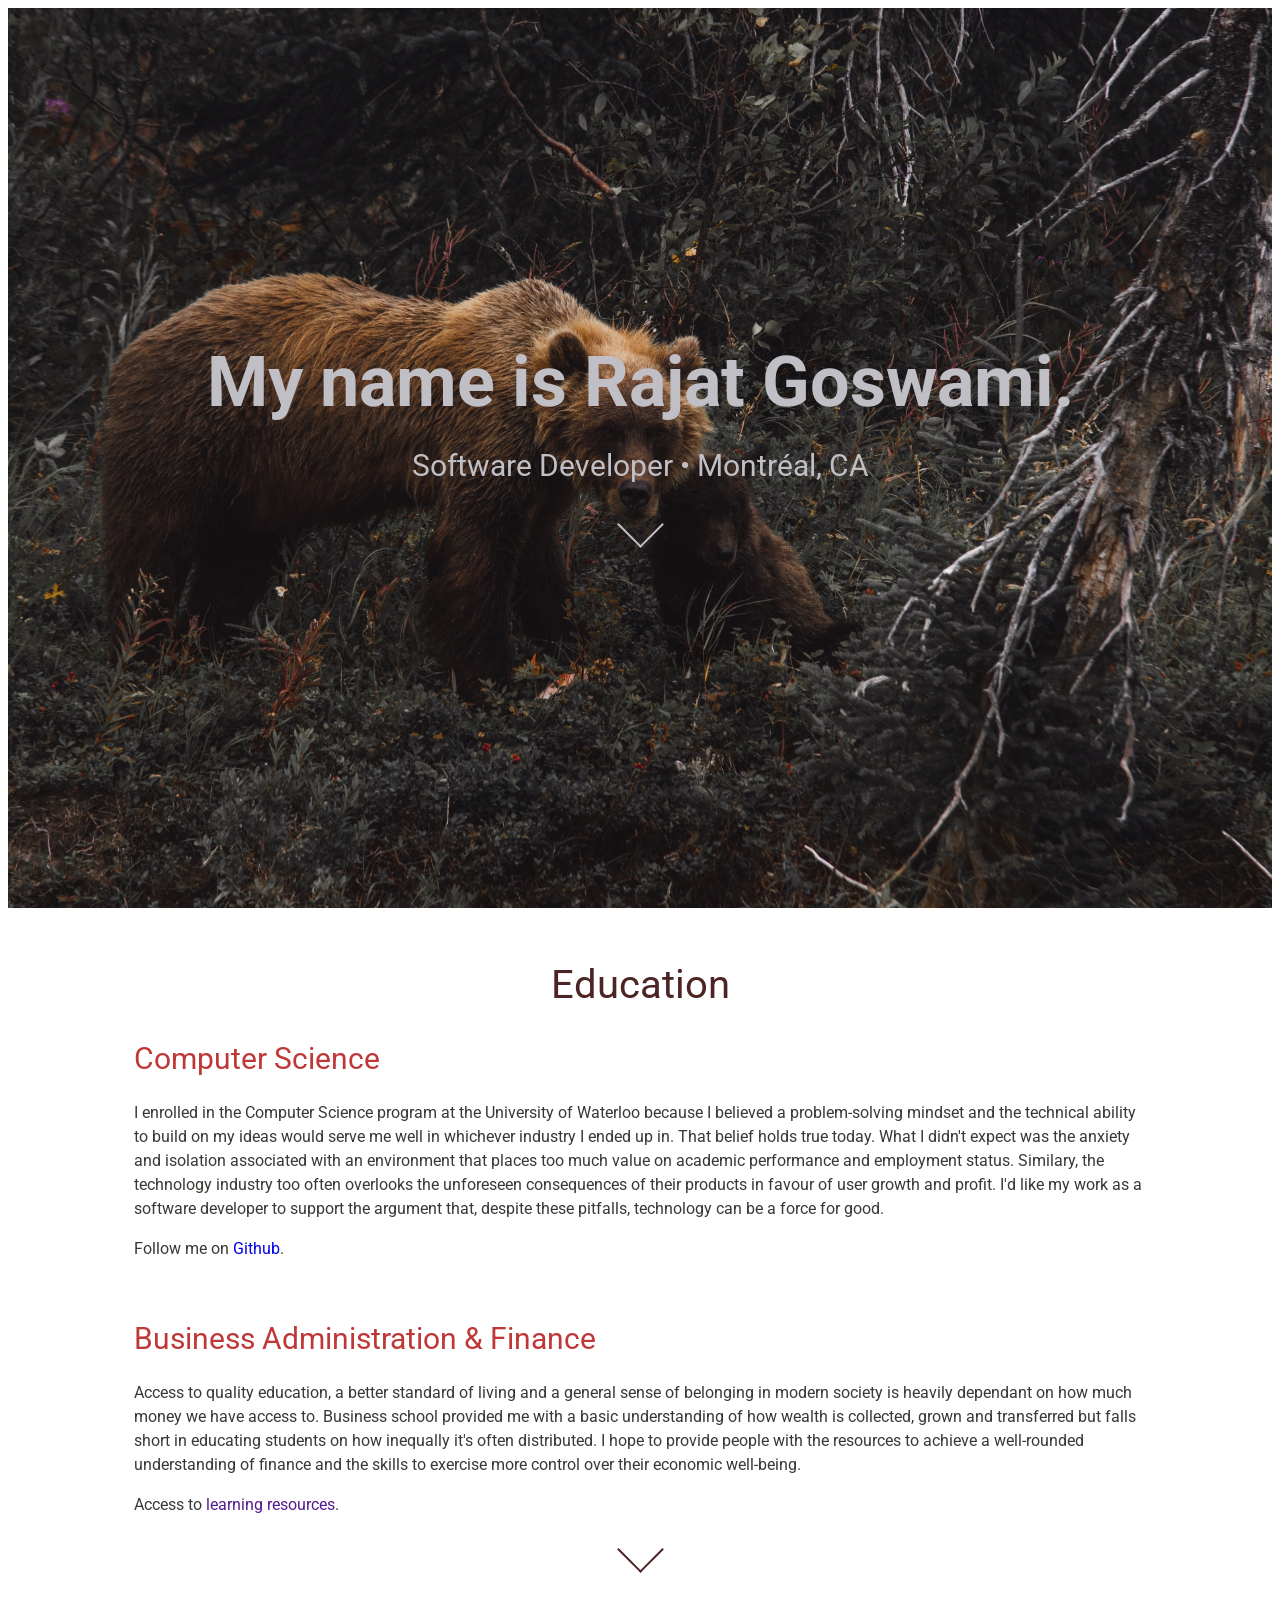
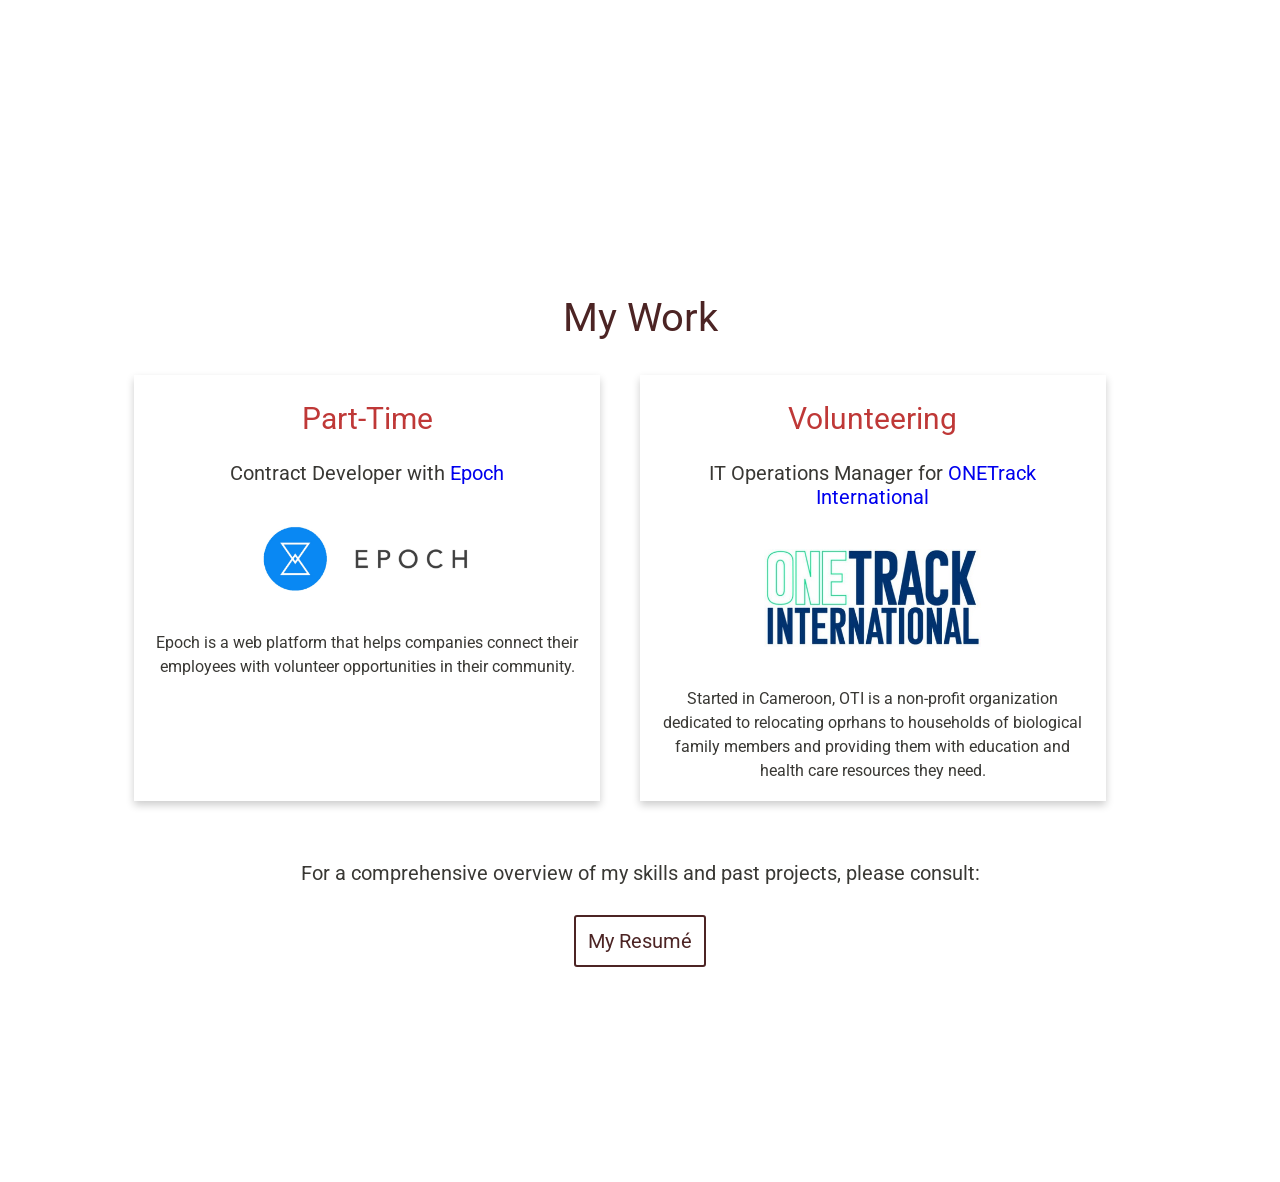
==== index.html @ 247e320b "Re-grouping elements in Education section" ====
<!DOCTYPE HTML>
<html>
	<head>
		<title>Rajat Goswami - Personal Profile</title>
		<meta http-equiv="content-type" content="text/html; charset=utf-8" />
		<meta name="description" content="Rajat Goswami's Personal Profile" />
		<meta name="keywords" content="Software, Developer, University, Waterloo, student, Computer, Science, Business, Administration" />
        <script src="https://ajax.googleapis.com/ajax/libs/jquery/3.1.1/jquery.min.js"></script>
        <link href="https://fonts.googleapis.com/css?family=Roboto&display=swap" rel="stylesheet"> 
        <script src="js/scrolling.js"></script>
        <link href="css/style.css" rel="stylesheet">
	</head>
	<body>
        <section id="title-section">            
            <div>
                <h1 id="my-name"><span style="color:#C0BFC5">My name is</span> Rajat Goswami.</h1>
                <h2 id="vocation">Software Developer &bull; Montr&eacute;al, CA</h2>
                
                <div class="scroll">
                    <a href="#education"><i class="arrow" style="border-color:#C0BFC5"></i></a>
                </div>
            </div>
        </section>
        <section id="education">
            <div>
                <h1 class="section-title">Education</h1>
                <div id="education-content">
                    <h2>Computer Science</h2>
                    <p>I enrolled in the Computer Science program at the University of Waterloo because I believed a
                        problem-solving mindset and the technical ability to build on my ideas would serve me well in whichever
                        industry I ended up in. That belief holds true today. What I didn't expect was the anxiety and isolation
                        associated with an environment that places too much value on academic performance and employment status.
                        Similary, the technology industry too often overlooks the unforeseen consequences of their products
                        in favour of user growth and profit. I'd like my work as a software developer to support the argument that,
                        despite these pitfalls, technology can be a force for good. 
                        </p>
                        <p>Follow me on <a href="https://github.com/RajatGoswami">Github</a>.</p>
    
                    <br/><h2>Business Administration & Finance</h2>
                    <p>Access to quality education, a better standard of living and a general sense of belonging in modern
                        society is heavily dependant on how much money we have access to. Business school provided me with a basic
                        understanding of how wealth is collected, grown and transferred but falls short in educating students on how
                        inequally it's often distributed. I hope to provide people with the resources to achieve a well-rounded
                        understanding of finance and the skills to exercise more control over their economic well-being.
                    </p>
                    <p>Access to <a href="">learning resources</a>.</p>
                </div>
                <div class="scroll">
                    <a href="#work"><i class="arrow"></i></a>
                </div>
            </div>
        </section>
        <section id="work">
            <div>
                <h1 class="section-title">My Work</h1>
                <div class="work-content">
                    <div class="card">
                        <h2>Part-Time</h2>
                        <h3>Contract Developer with <a href="https://www.epochapp.com/">Epoch</a></h3>
                        <img src="images/Epoch.jpg"/>
                        <p>Epoch is a web platform that helps companies connect their employees with volunteer opportunities in their community.</p>
                    </div>
                    <div class="card">
                        <h2>Volunteering</h2>
                        <h3>IT Operations Manager for <a href="http://onetrackinternational.org/">ONETrack International</a></h3>
                        <img src="images/ONETrack International.jpg"/>
                        <p>Started in Cameroon, OTI is a non-profit organization dedicated to relocating oprhans to households of biological family members
                            and providing them with education and health care resources they need.</p>
                    </div>
                </div>
                <div id="resume">
                    <h3>For a comprehensive overview of my skills and past projects, please consult:<br/><br/></h3>
                    <h3><a href="pdfs/Rajat Goswami Resume.pdf">My Resum&eacute;</a></h3>
                </div>
            </div>
        </section>
        <!--<section id="projects">
            <div>
                <h1 class="section-title">My Projects</h1>
                <div class="work-content">
                    <h2>Writing</h2>
                    <p>A Heart Kept Beating</p>
                    
                    <h2>Software Projects</h2>
                    <p>Raytracing: How to Generate 3D Images</p>
                </div>
            </div>
        </section>-->
	</body>
</html>
---- css/style.css ----
body {
    background-color: #FFFFFF;
    font-family: 'Roboto', serif;
    font-weight: normal;
    color: #393834;
}

section {
    height: 100vh;
}

h1 {
    color: #4C2424; 
    font-weight: normal;
    font-size: 40px; 
}

h2 {
    color: #bf3837;
    font-weight: normal;
    font-size: 30px; 
}

h3 {
    color: #393834;
    font-weight: normal;
    font-size: 20px;
}

p {
    font-size: 16px;
    line-height: 1.5;
}

li {
    list-style-type: none;
}

a {
    text-decoration: none;
}

.section-title {
    padding-top: 20px;
    text-align: center;
}

i {
    width: 25px;
    height: 25px;
    border: solid #4C2424;
    border-width: 0 2px 2px 0;
    display: inline-block;
    padding: 3px;
}

.arrow {
    transform: rotate(45deg);
    -webkit-transform: rotate(45deg);
}

.scroll {
    display: flex;
    align-items: center;
    justify-content: center;
}

/* Title Section */

#title-section {
    display: flex;
    align-items: center;
    justify-content: center;
    background-image: url('../images/Bears.jpg');
    background-size: cover;
    background-position: center;
}

#my-name {
    font-weight: bold;
    font-size: 70px; 
    margin: -30px 0 0 0;
    color: #C0BFC5;
}

#vocation {
    text-align: center;
    color:#C0BFC5;
}

/* Education Section */

#education-content {
    width: 80%;
    margin: 0 auto;
}

/* Work Section */

.work-content {
    width: 80%;
    margin: 0 auto;
    display: flex;
    margin-top: 5px;
    text-align: center;
}

.card {
    box-shadow: 0 4px 8px 0 rgba(0,0,0,0.2);
    transition: 0.3s;
    -webkit-transition: 0.3s;
    flex: 50%;
    padding: 2px 16px;
    margin: 0 40px 40px 0;
}

.card:hover {
    box-shadow: 0 8px 16px 0 rgba(0,0,0,0.2);
}

.card img {
    display: block;
    margin: 40px auto 40px auto;
    width: 50%;
}

#resume {
    text-align: center;
}

#resume a {
    color: #4C2424;
    border-radius: 3px;
    border: 2px solid #4C2424;
    padding: 12px;
}
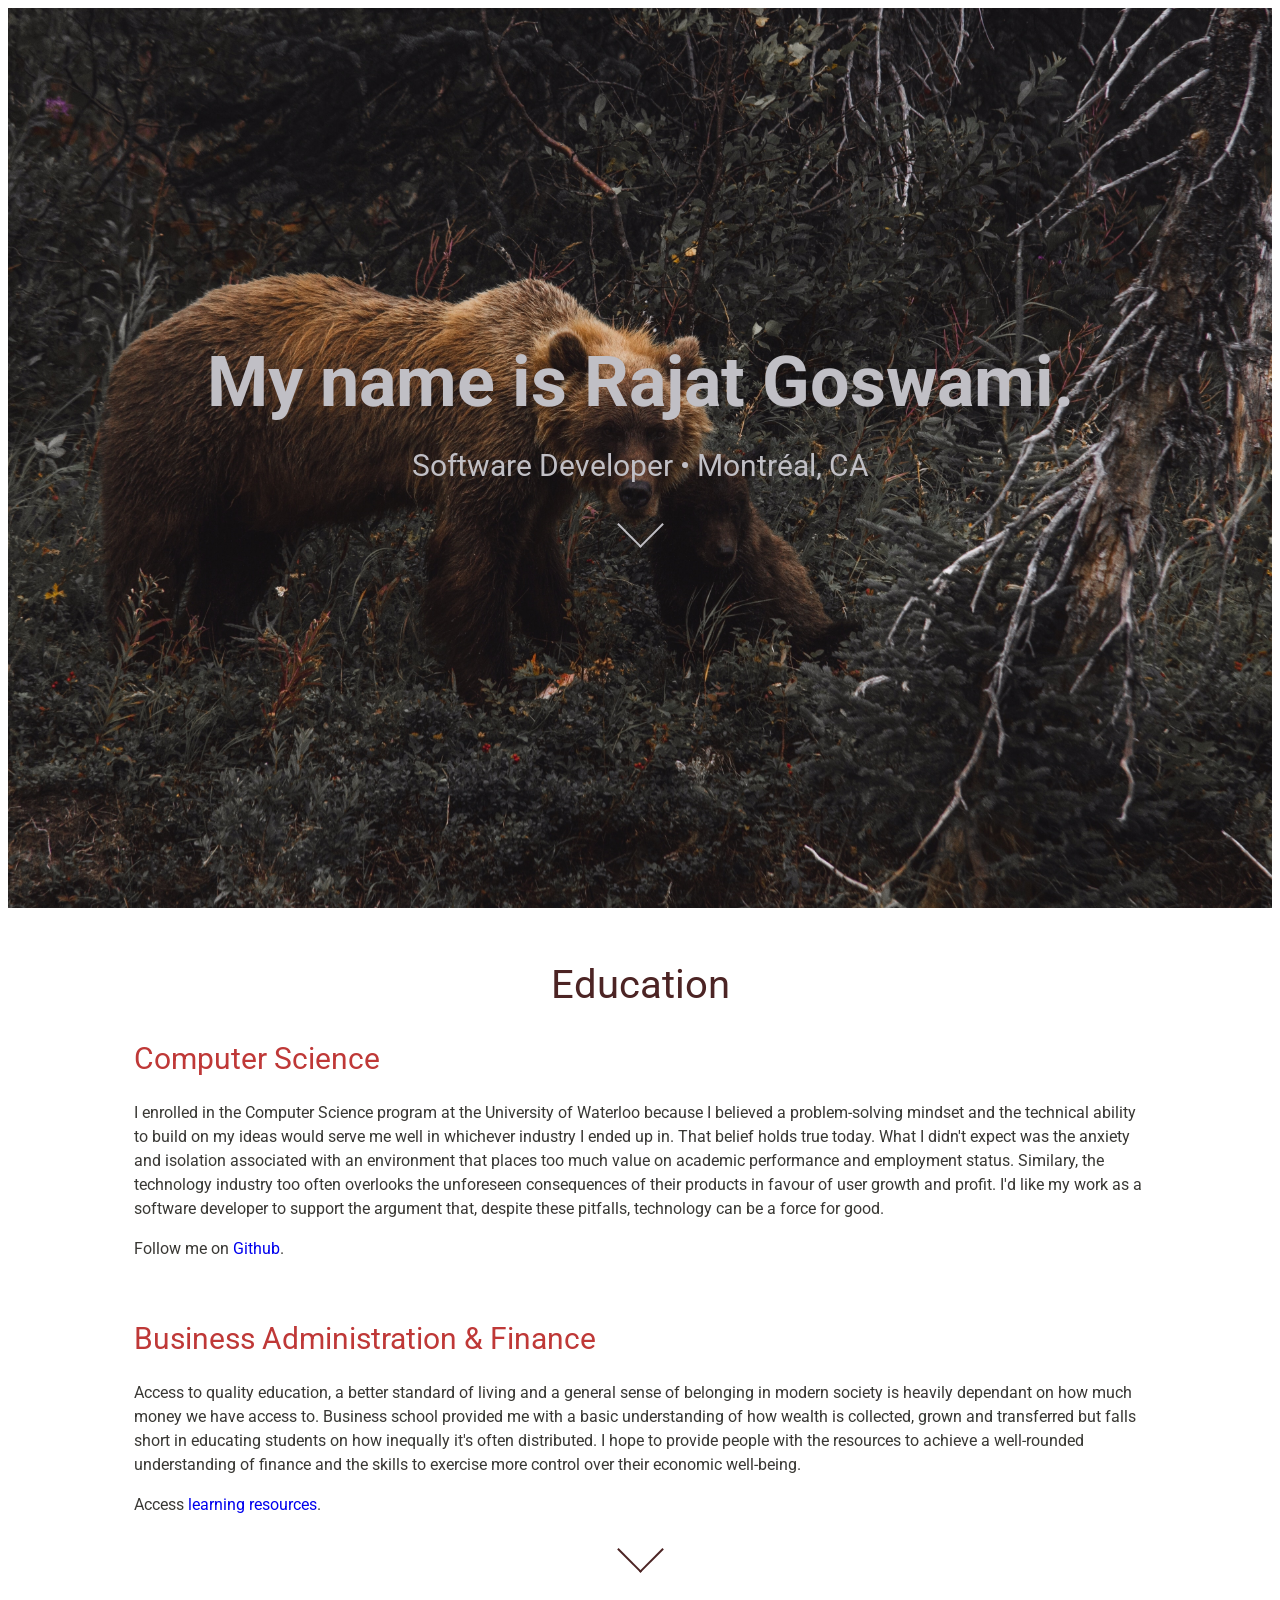
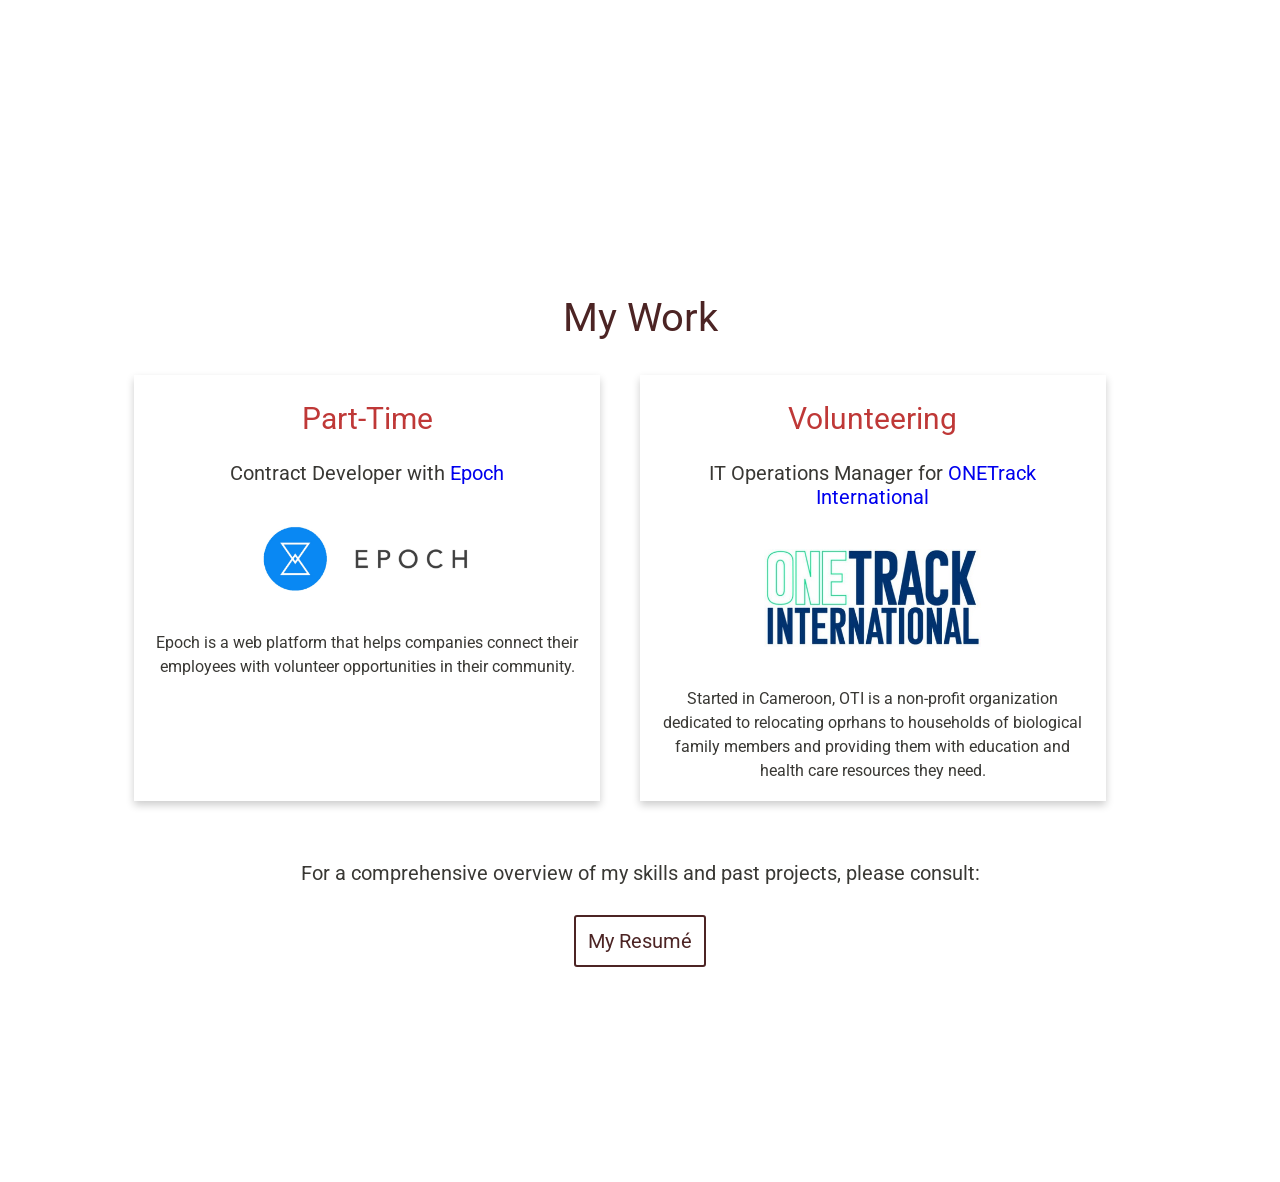
==== commit 6bae324a: "Creating "Financial Learning Resources" page" ====
--- a/index.html
+++ b/index.html
@@ -43,7 +43,7 @@
                         inequally it's often distributed. I hope to provide people with the resources to achieve a well-rounded
                         understanding of finance and the skills to exercise more control over their economic well-being.
                     </p>
-                    <p>Access to <a href="">learning resources</a>.</p>
+                    <p>Access <a href="pages/finance-resources.html">learning resources</a>.</p>
                 </div>
                 <div class="scroll">
                     <a href="#work"><i class="arrow"></i></a>
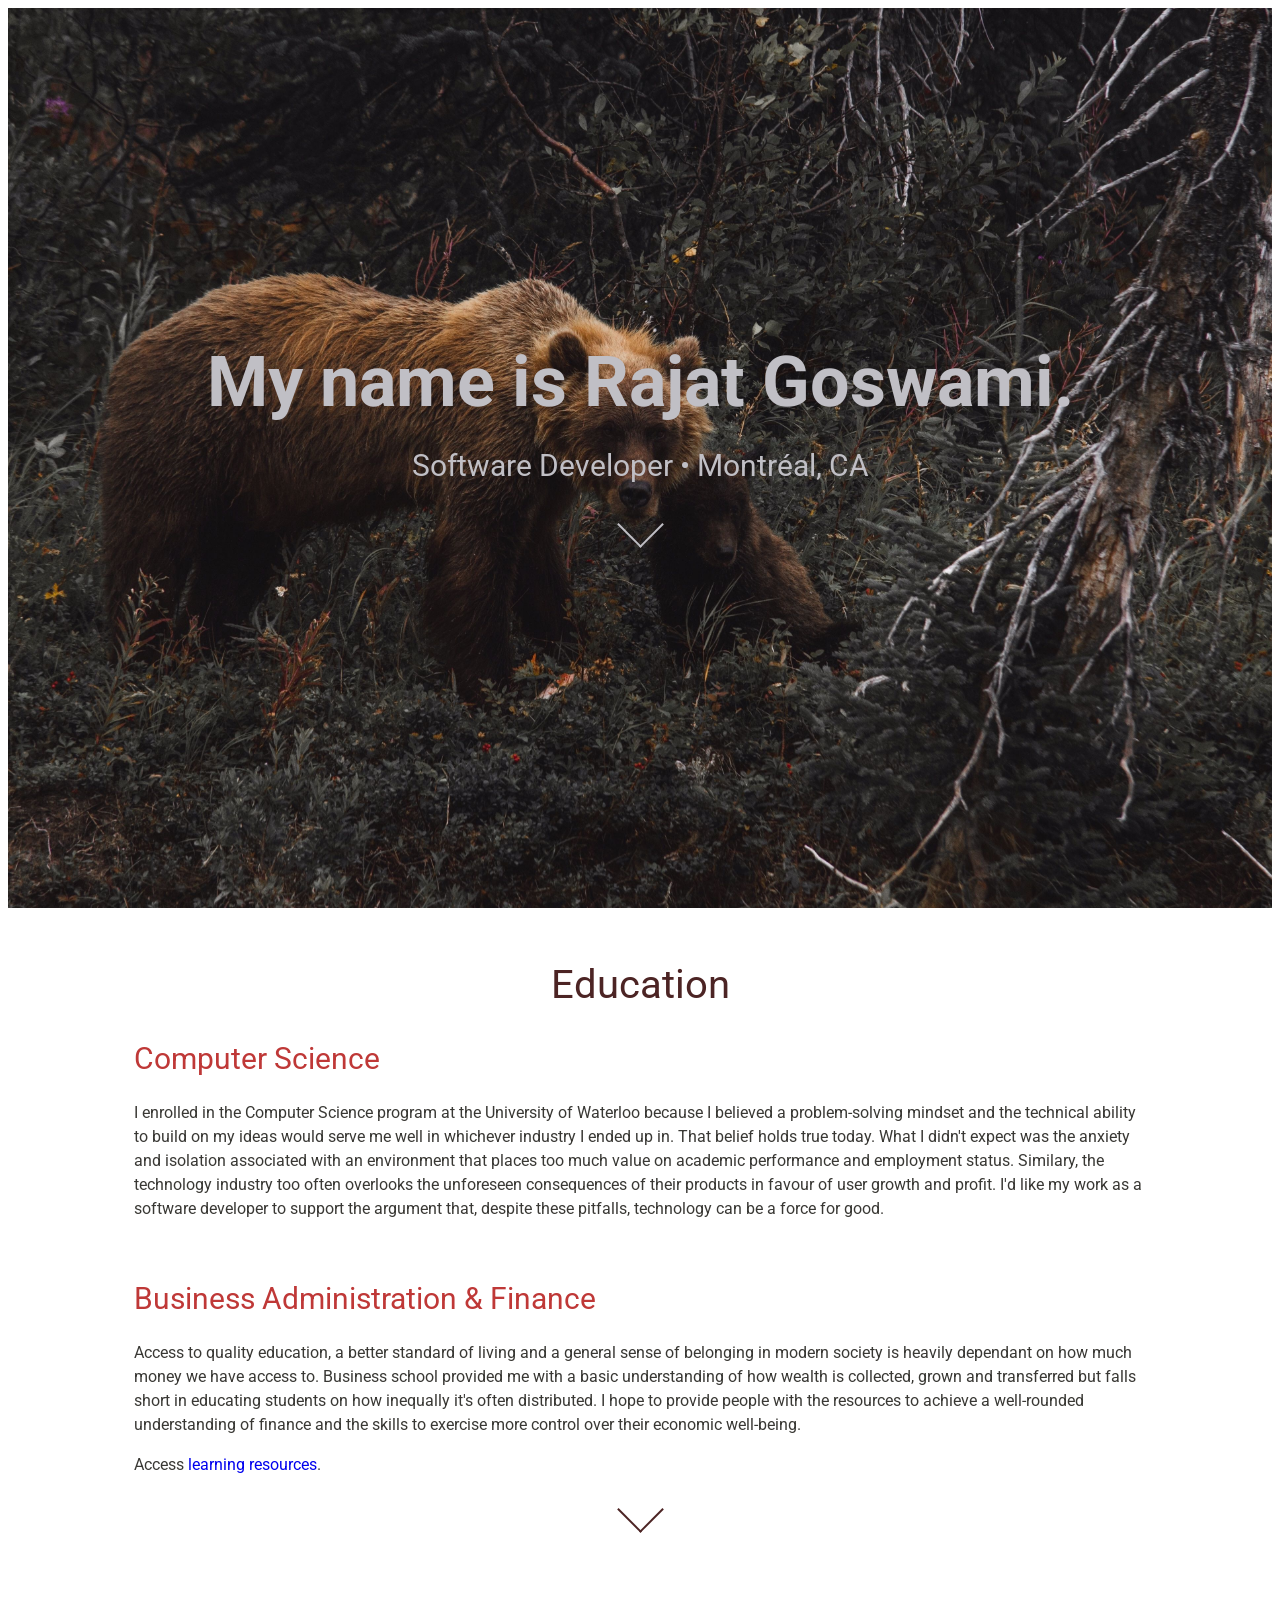
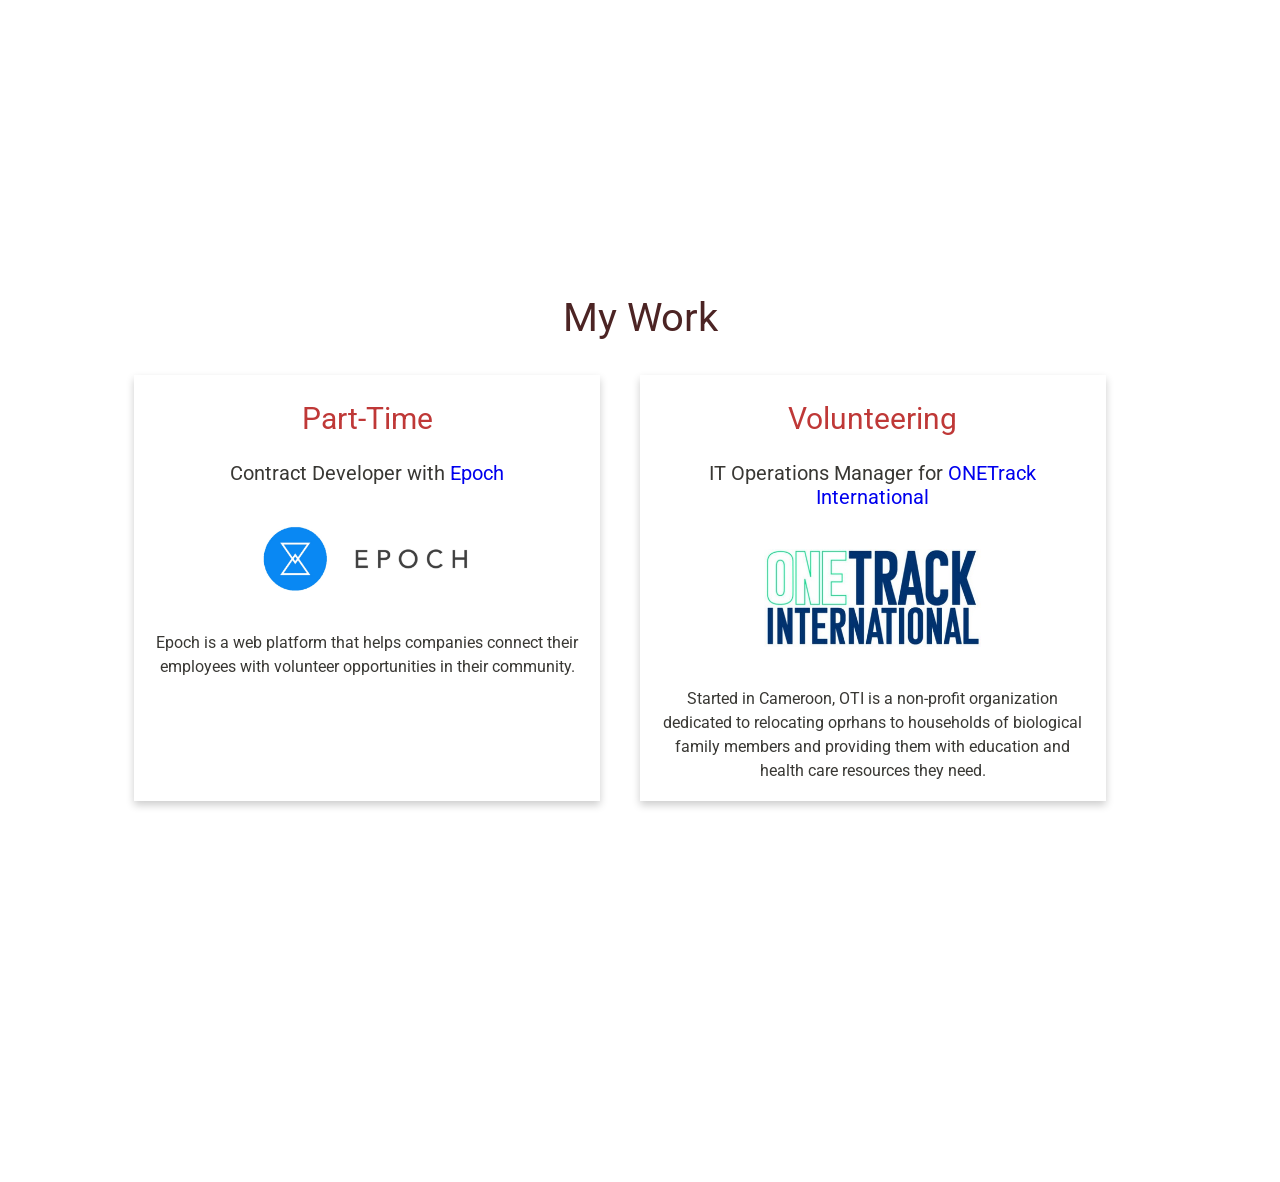
==== commit 80f0b07a: "No longer looking for work" ====
--- a/index.html
+++ b/index.html
@@ -34,7 +34,7 @@
                         in favour of user growth and profit. I'd like my work as a software developer to support the argument that,
                         despite these pitfalls, technology can be a force for good. 
                         </p>
-                        <p>Follow me on <a href="https://github.com/RajatGoswami">Github</a>.</p>
+                        <!--<p>Follow me on <a href="https://github.com/RajatGoswami">Github</a>.</p>-->
     
                     <br/><h2>Business Administration & Finance</h2>
                     <p>Access to quality education, a better standard of living and a general sense of belonging in modern
@@ -68,10 +68,10 @@
                             and providing them with education and health care resources they need.</p>
                     </div>
                 </div>
-                <div id="resume">
+                <!--<div id="resume">
                     <h3>For a comprehensive overview of my skills and past projects, please consult:<br/><br/></h3>
                     <h3><a href="pdfs/Rajat Goswami Resume.pdf">My Resum&eacute;</a></h3>
-                </div>
+                </div>-->
             </div>
         </section>
         <!--<section id="projects">
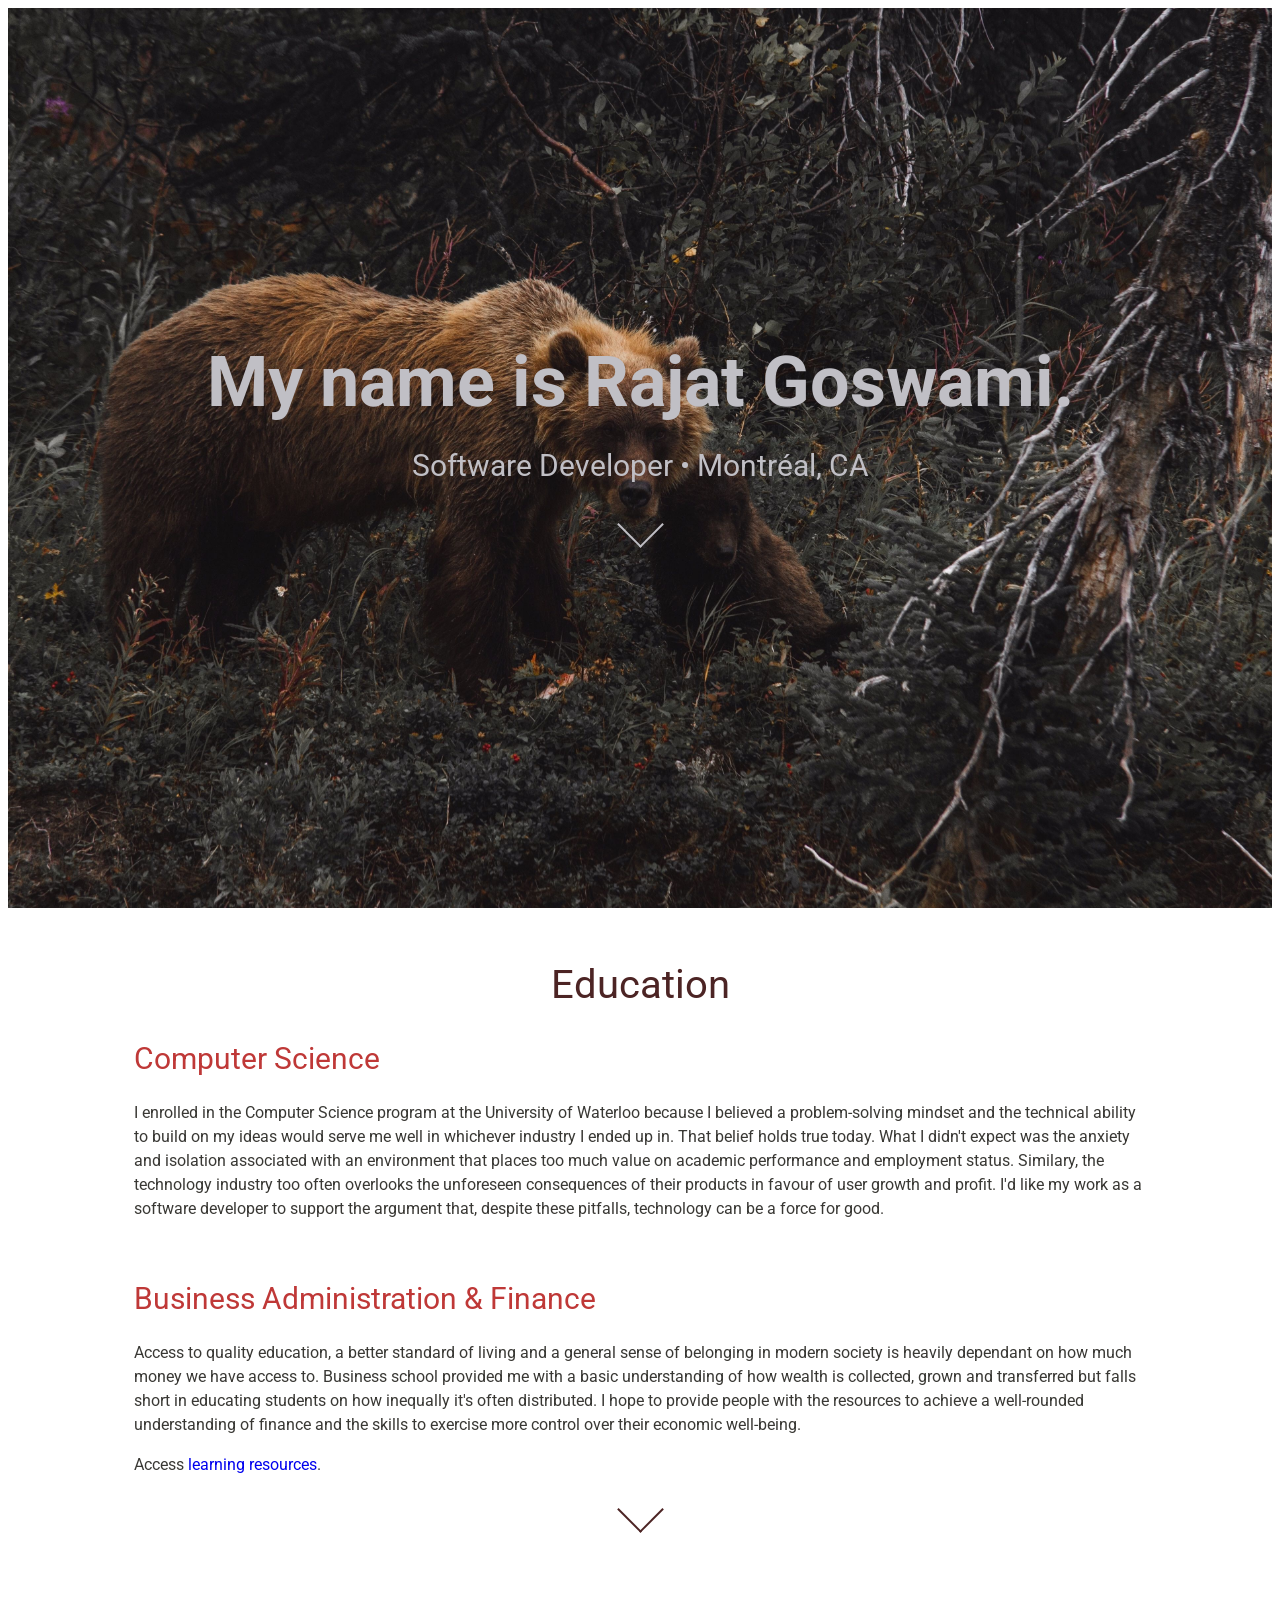
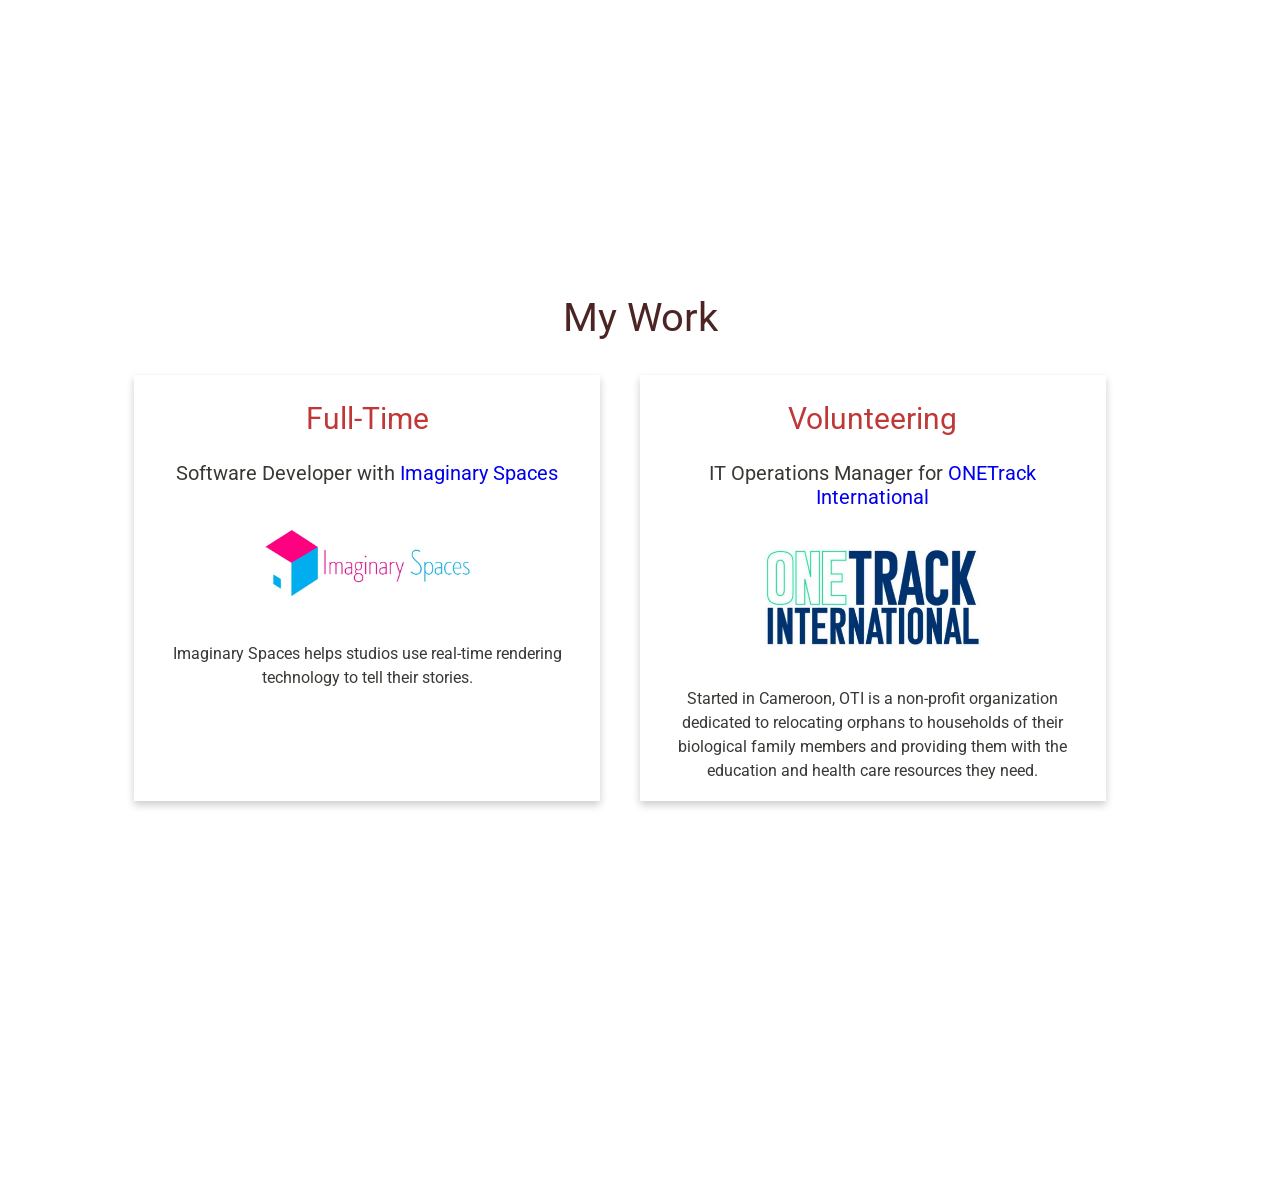
==== commit 453ef8bf: "Work update" ====
--- a/index.html
+++ b/index.html
@@ -55,17 +55,17 @@
                 <h1 class="section-title">My Work</h1>
                 <div class="work-content">
                     <div class="card">
-                        <h2>Part-Time</h2>
-                        <h3>Contract Developer with <a href="https://www.epochapp.com/">Epoch</a></h3>
-                        <img src="images/Epoch.jpg"/>
-                        <p>Epoch is a web platform that helps companies connect their employees with volunteer opportunities in their community.</p>
+                        <h2>Full-Time</h2>
+                        <h3>Software Developer with <a href="https://imaginary-spaces.com/">Imaginary Spaces</a></h3>
+                        <img src="images/Imaginary Spaces.jpg"/>
+                        <p>Imaginary Spaces helps studios use real-time rendering technology to tell their stories.</p>
                     </div>
                     <div class="card">
                         <h2>Volunteering</h2>
                         <h3>IT Operations Manager for <a href="http://onetrackinternational.org/">ONETrack International</a></h3>
                         <img src="images/ONETrack International.jpg"/>
-                        <p>Started in Cameroon, OTI is a non-profit organization dedicated to relocating oprhans to households of biological family members
-                            and providing them with education and health care resources they need.</p>
+                        <p>Started in Cameroon, OTI is a non-profit organization dedicated to relocating orphans to households of their biological family members
+                            and providing them with the education and health care resources they need.</p>
                     </div>
                 </div>
                 <!--<div id="resume">
@@ -87,4 +87,4 @@
             </div>
         </section>-->
 	</body>
-</html>+</html>
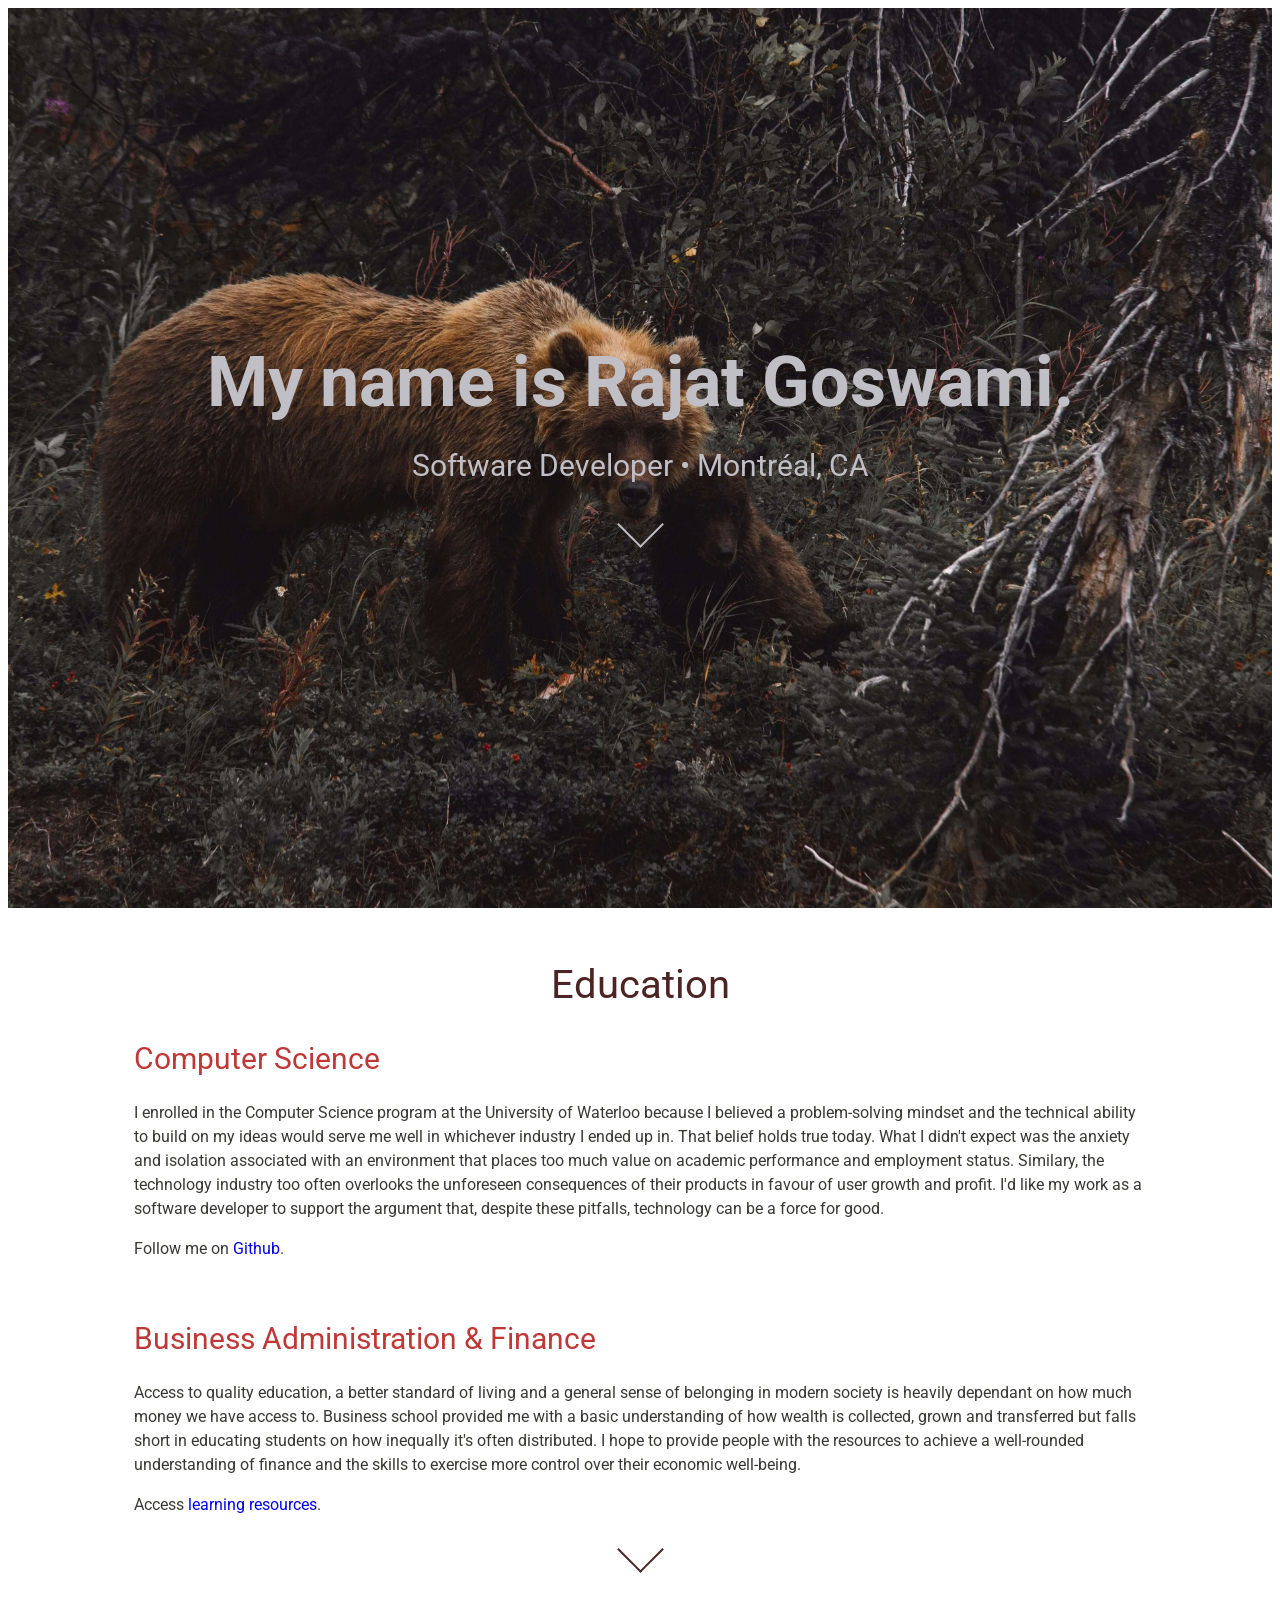
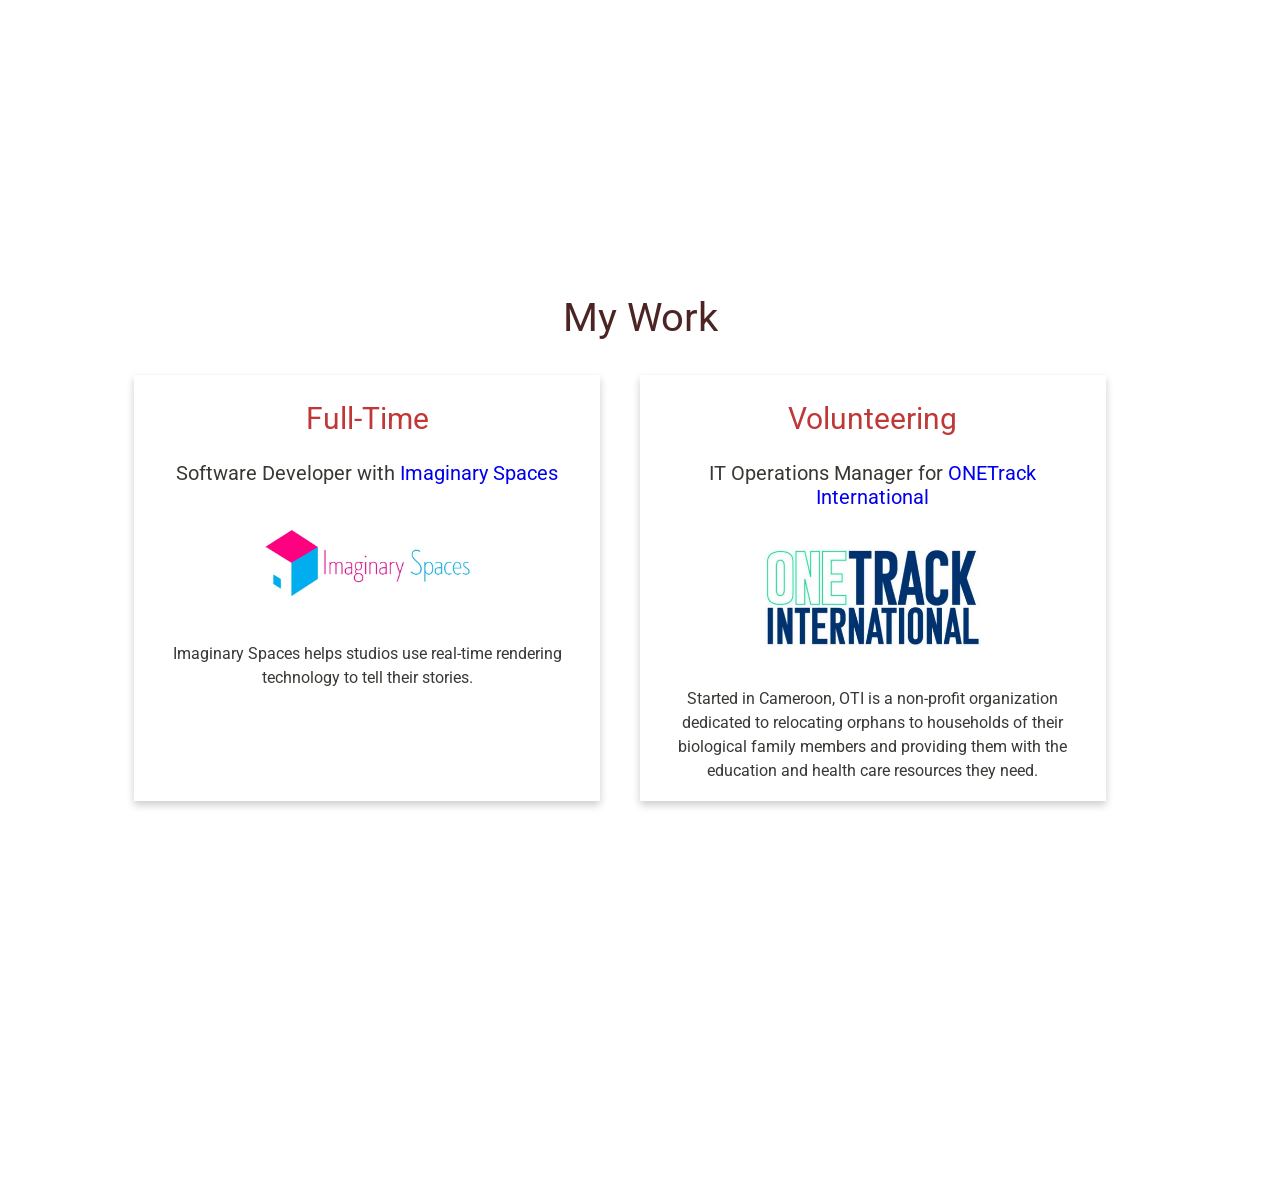
==== commit faac26c3: "Link to Github" ====
--- a/index.html
+++ b/index.html
@@ -34,7 +34,7 @@
                         in favour of user growth and profit. I'd like my work as a software developer to support the argument that,
                         despite these pitfalls, technology can be a force for good. 
                         </p>
-                        <!--<p>Follow me on <a href="https://github.com/RajatGoswami">Github</a>.</p>-->
+                        <p>Follow me on <a href="https://github.com/RajatGoswami">Github</a>.</p>
     
                     <br/><h2>Business Administration & Finance</h2>
                     <p>Access to quality education, a better standard of living and a general sense of belonging in modern
@@ -79,7 +79,6 @@
                 <h1 class="section-title">My Projects</h1>
                 <div class="work-content">
                     <h2>Writing</h2>
-                    <p>A Heart Kept Beating</p>
                     
                     <h2>Software Projects</h2>
                     <p>Raytracing: How to Generate 3D Images</p>
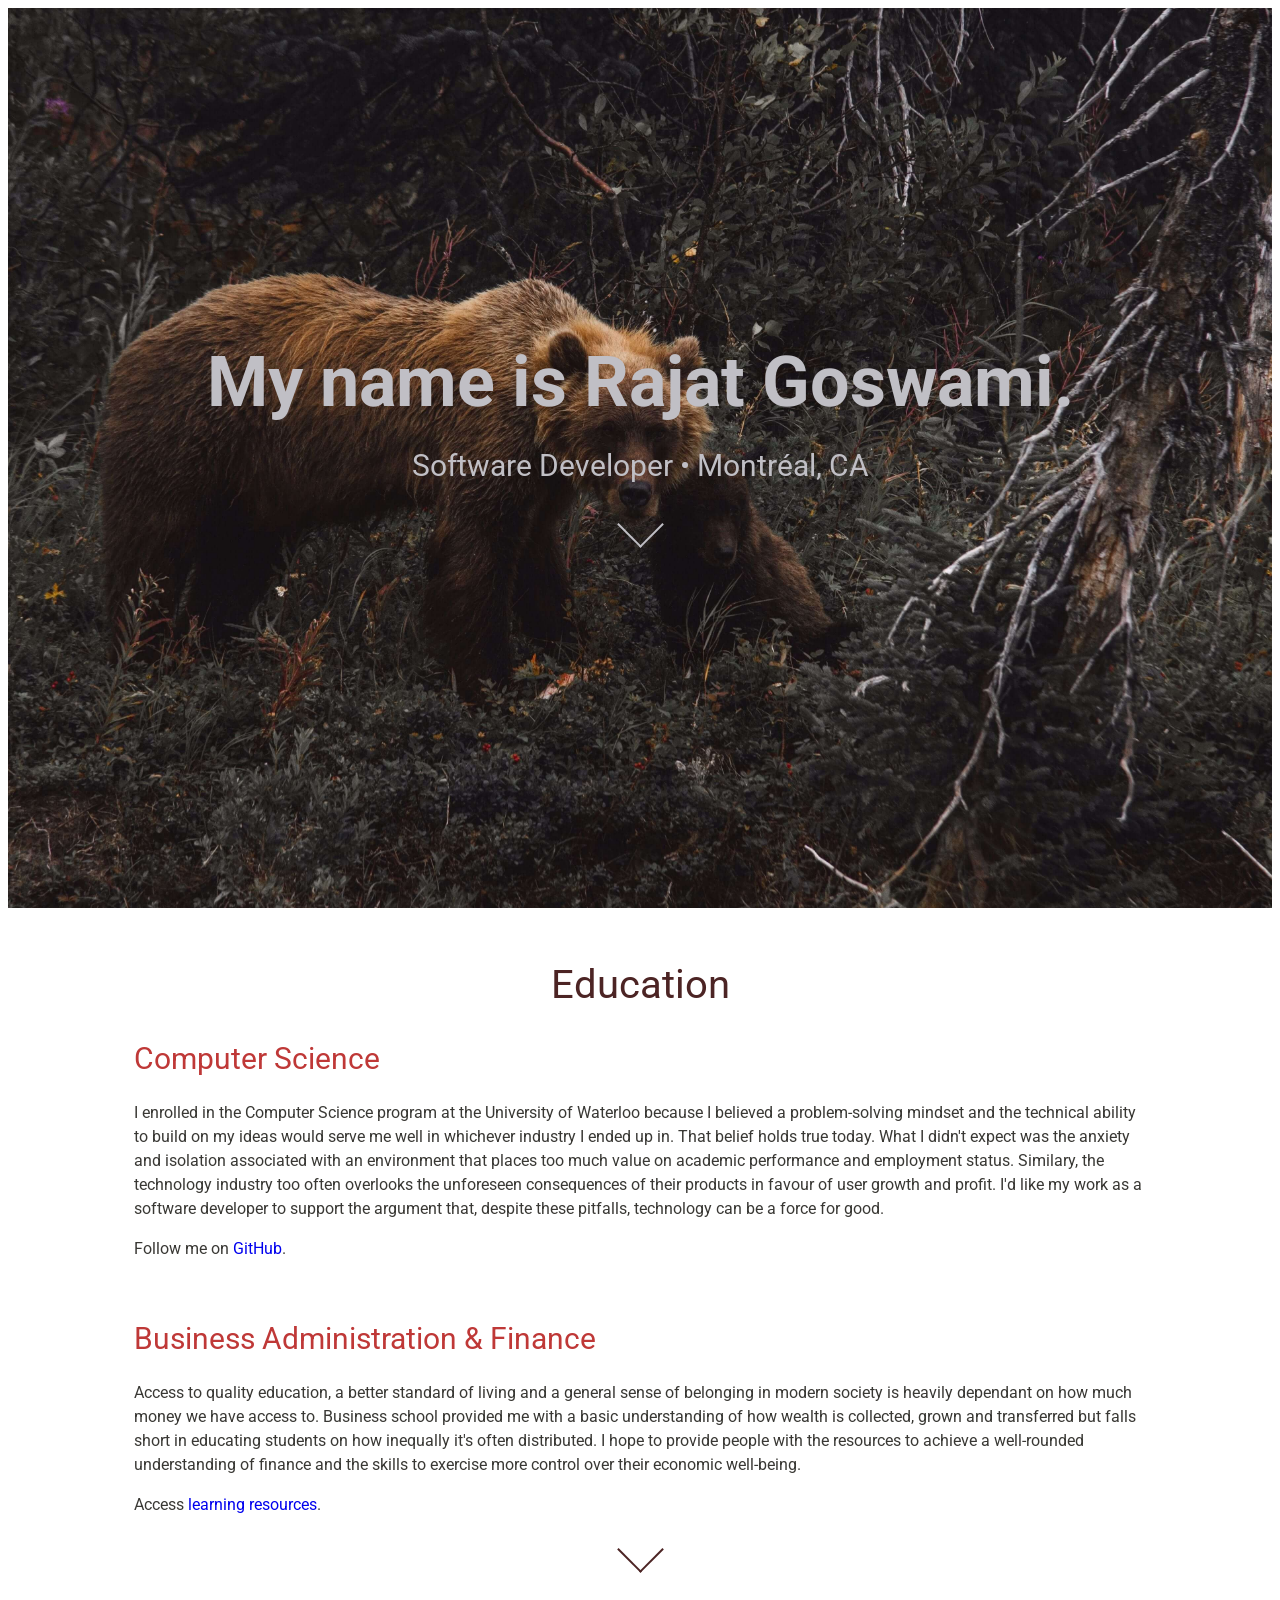
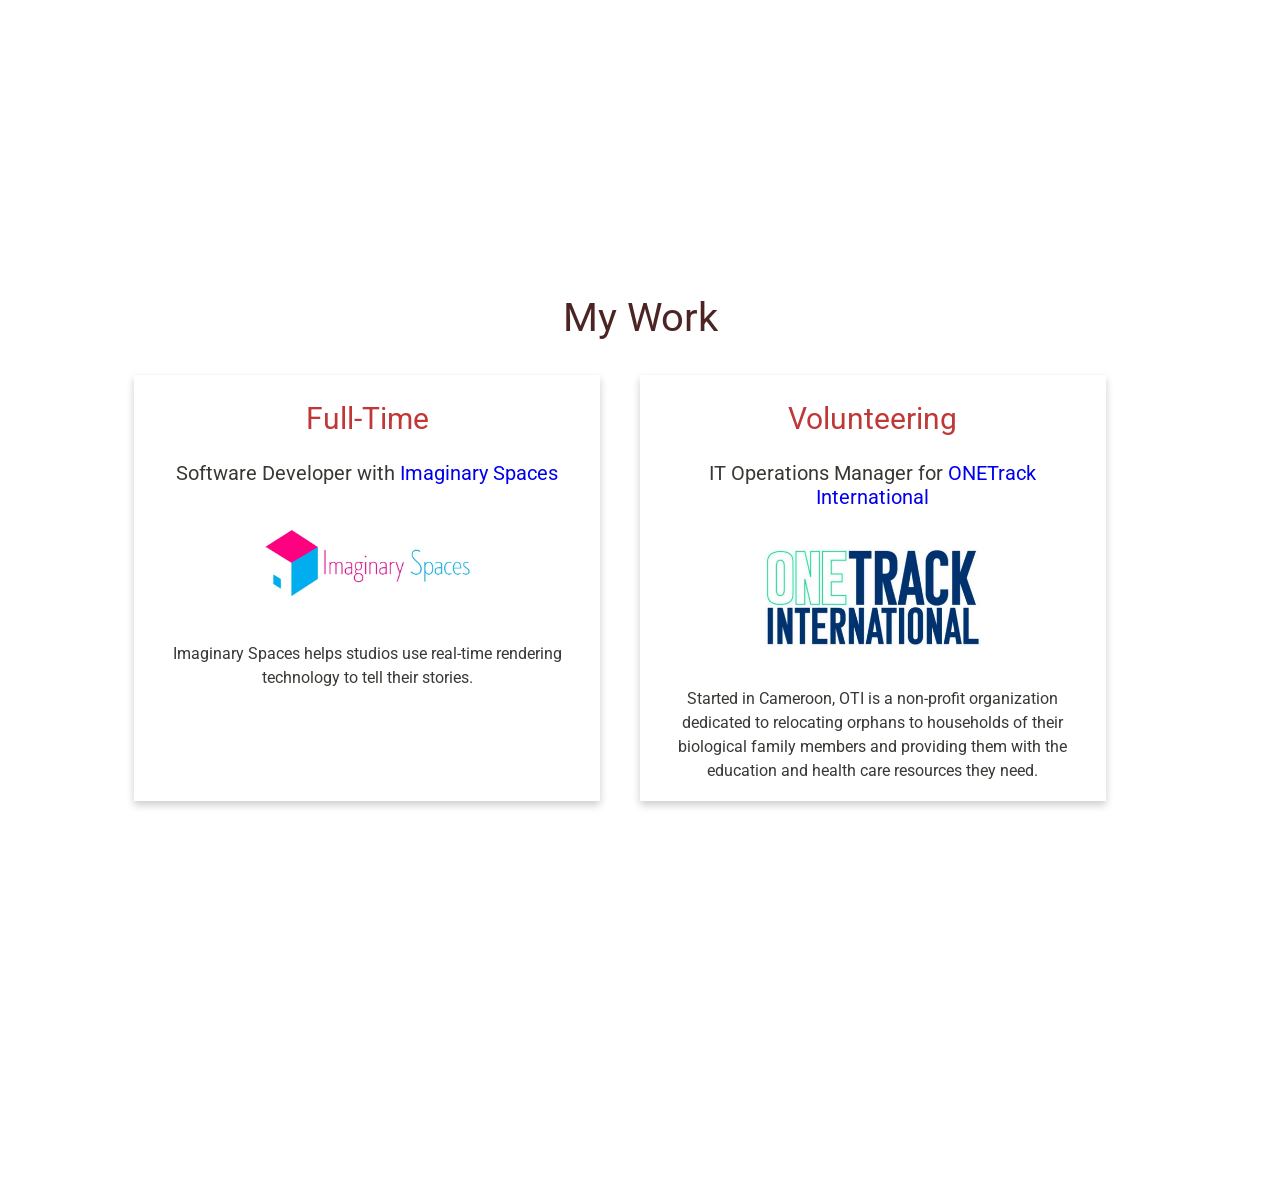
==== commit 1fed3830: "Fix typo" ====
--- a/index.html
+++ b/index.html
@@ -34,7 +34,7 @@
                         in favour of user growth and profit. I'd like my work as a software developer to support the argument that,
                         despite these pitfalls, technology can be a force for good. 
                         </p>
-                        <p>Follow me on <a href="https://github.com/RajatGoswami">Github</a>.</p>
+                        <p>Follow me on <a href="https://github.com/RajatGoswami">GitHub</a>.</p>
     
                     <br/><h2>Business Administration & Finance</h2>
                     <p>Access to quality education, a better standard of living and a general sense of belonging in modern
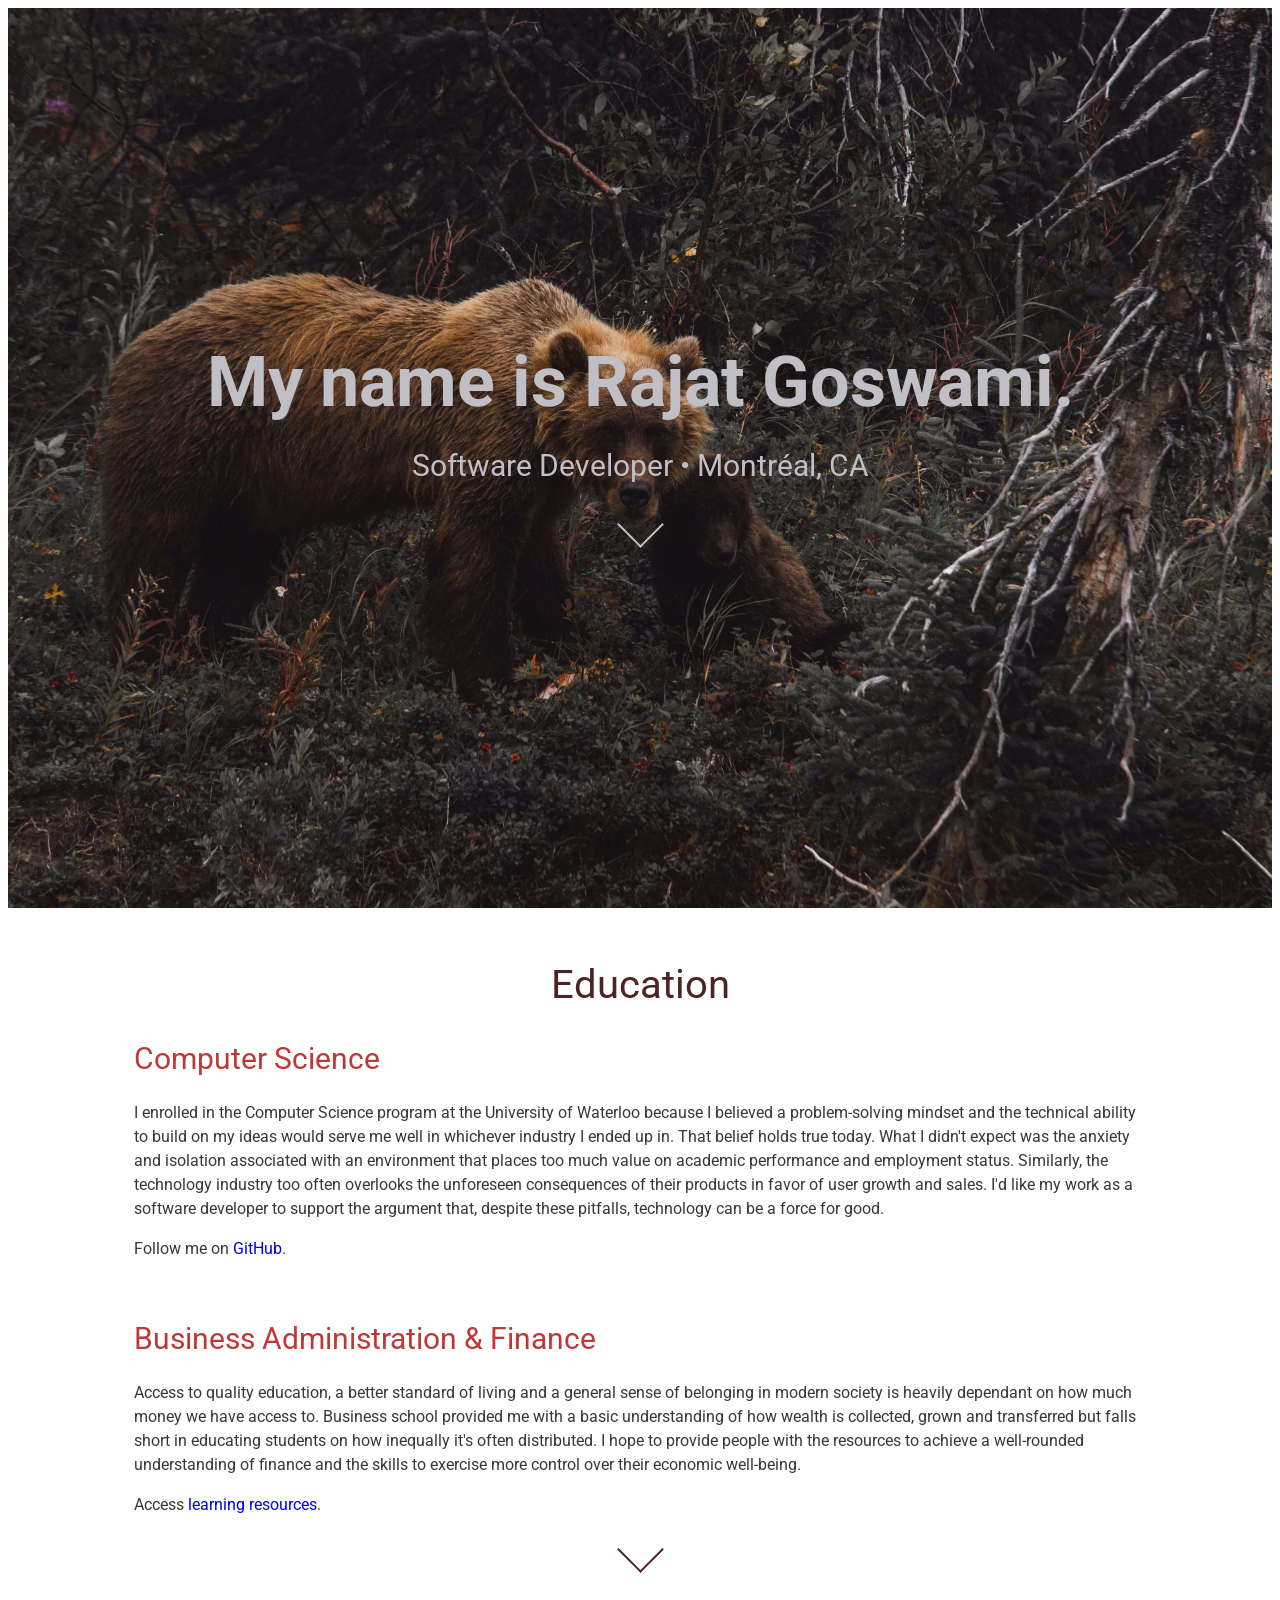
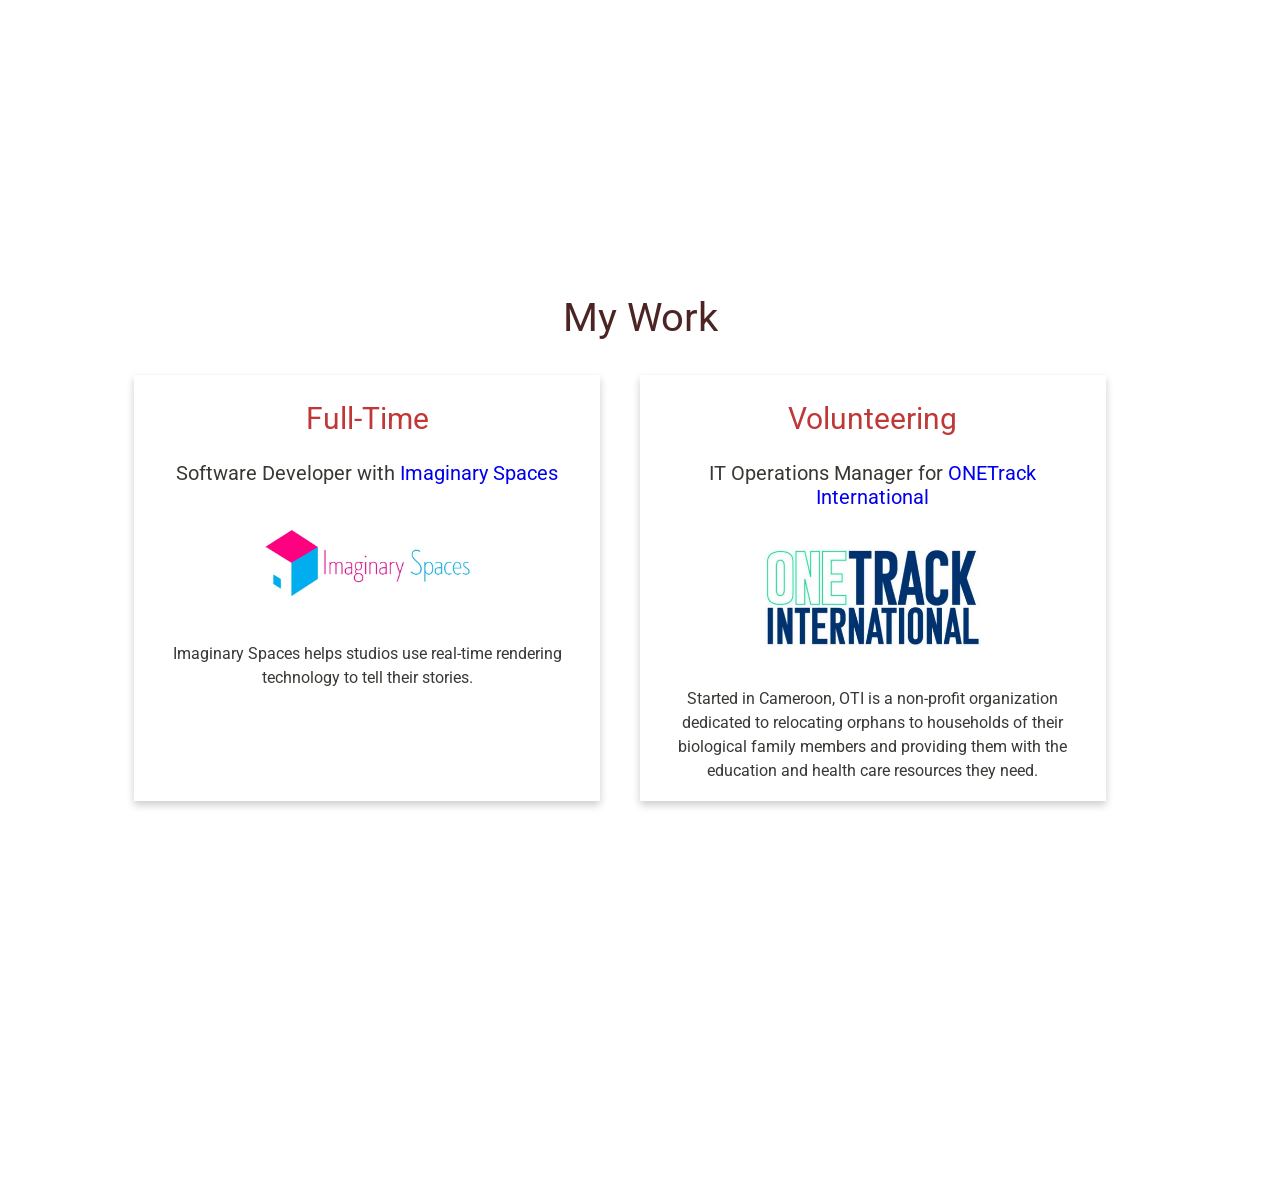
==== commit 0445e0f1: "Resolving more typos" ====
--- a/index.html
+++ b/index.html
@@ -30,8 +30,8 @@
                         problem-solving mindset and the technical ability to build on my ideas would serve me well in whichever
                         industry I ended up in. That belief holds true today. What I didn't expect was the anxiety and isolation
                         associated with an environment that places too much value on academic performance and employment status.
-                        Similary, the technology industry too often overlooks the unforeseen consequences of their products
-                        in favour of user growth and profit. I'd like my work as a software developer to support the argument that,
+                        Similarly, the technology industry too often overlooks the unforeseen consequences of their products
+                        in favor of user growth and sales. I'd like my work as a software developer to support the argument that,
                         despite these pitfalls, technology can be a force for good. 
                         </p>
                         <p>Follow me on <a href="https://github.com/RajatGoswami">GitHub</a>.</p>
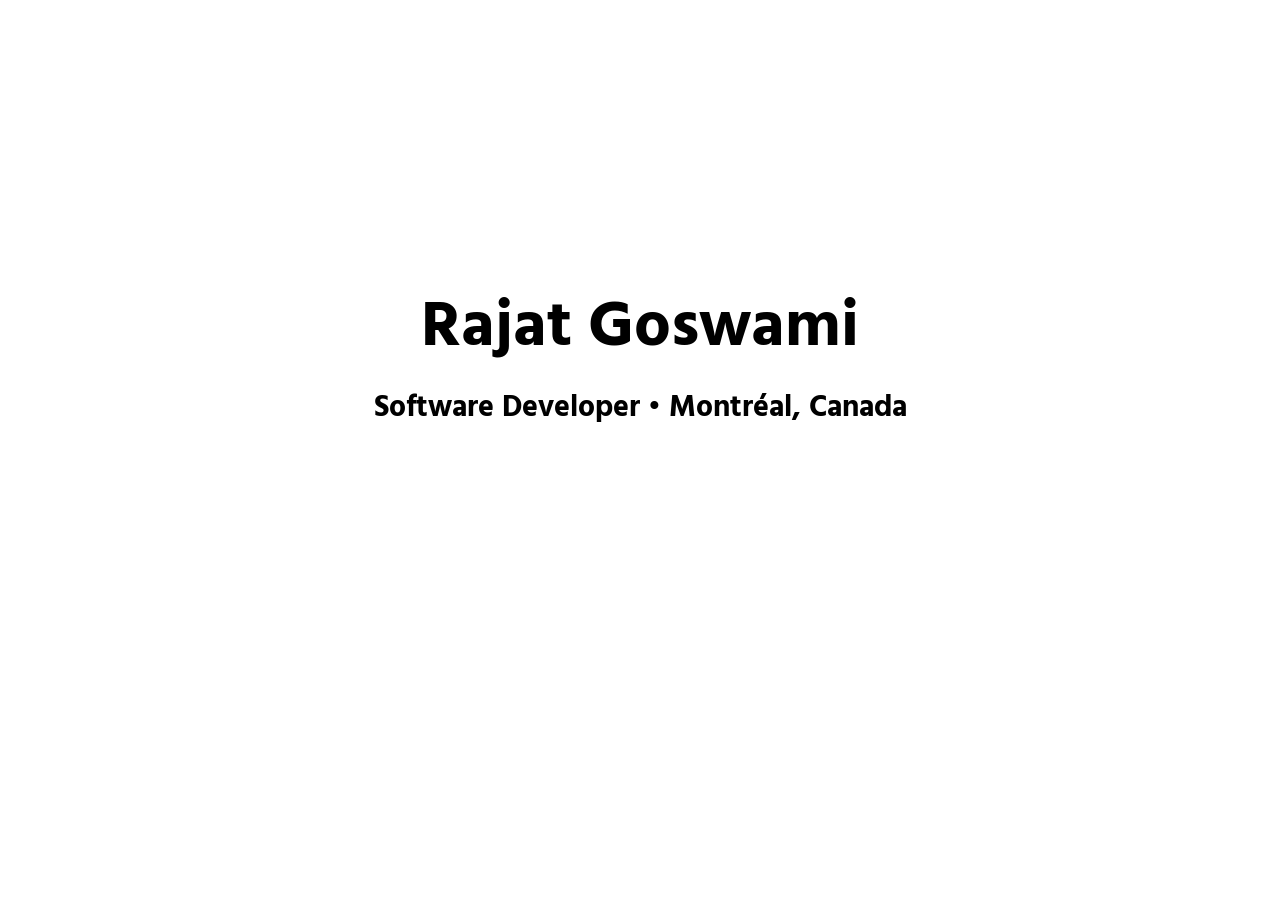
==== commit b9ce726d: "Adding background and title info" ====
--- a/index.html
+++ b/index.html
@@ -1,89 +1,26 @@
-<!DOCTYPE HTML>
-<html>
-	<head>
-		<title>Rajat Goswami - Personal Profile</title>
-		<meta http-equiv="content-type" content="text/html; charset=utf-8" />
-		<meta name="description" content="Rajat Goswami's Personal Profile" />
-		<meta name="keywords" content="Software, Developer, University, Waterloo, student, Computer, Science, Business, Administration" />
-        <script src="https://ajax.googleapis.com/ajax/libs/jquery/3.1.1/jquery.min.js"></script>
-        <link href="https://fonts.googleapis.com/css?family=Roboto&display=swap" rel="stylesheet"> 
-        <script src="js/scrolling.js"></script>
-        <link href="css/style.css" rel="stylesheet">
-	</head>
-	<body>
-        <section id="title-section">            
-            <div>
-                <h1 id="my-name"><span style="color:#C0BFC5">My name is</span> Rajat Goswami.</h1>
-                <h2 id="vocation">Software Developer &bull; Montr&eacute;al, CA</h2>
-                
-                <div class="scroll">
-                    <a href="#education"><i class="arrow" style="border-color:#C0BFC5"></i></a>
-                </div>
-            </div>
-        </section>
-        <section id="education">
-            <div>
-                <h1 class="section-title">Education</h1>
-                <div id="education-content">
-                    <h2>Computer Science</h2>
-                    <p>I enrolled in the Computer Science program at the University of Waterloo because I believed a
-                        problem-solving mindset and the technical ability to build on my ideas would serve me well in whichever
-                        industry I ended up in. That belief holds true today. What I didn't expect was the anxiety and isolation
-                        associated with an environment that places too much value on academic performance and employment status.
-                        Similarly, the technology industry too often overlooks the unforeseen consequences of their products
-                        in favor of user growth and sales. I'd like my work as a software developer to support the argument that,
-                        despite these pitfalls, technology can be a force for good. 
-                        </p>
-                        <p>Follow me on <a href="https://github.com/RajatGoswami">GitHub</a>.</p>
-    
-                    <br/><h2>Business Administration & Finance</h2>
-                    <p>Access to quality education, a better standard of living and a general sense of belonging in modern
-                        society is heavily dependant on how much money we have access to. Business school provided me with a basic
-                        understanding of how wealth is collected, grown and transferred but falls short in educating students on how
-                        inequally it's often distributed. I hope to provide people with the resources to achieve a well-rounded
-                        understanding of finance and the skills to exercise more control over their economic well-being.
-                    </p>
-                    <p>Access <a href="pages/finance-resources.html">learning resources</a>.</p>
-                </div>
-                <div class="scroll">
-                    <a href="#work"><i class="arrow"></i></a>
-                </div>
-            </div>
-        </section>
-        <section id="work">
-            <div>
-                <h1 class="section-title">My Work</h1>
-                <div class="work-content">
-                    <div class="card">
-                        <h2>Full-Time</h2>
-                        <h3>Software Developer with <a href="https://imaginary-spaces.com/">Imaginary Spaces</a></h3>
-                        <img src="images/Imaginary Spaces.jpg"/>
-                        <p>Imaginary Spaces helps studios use real-time rendering technology to tell their stories.</p>
-                    </div>
-                    <div class="card">
-                        <h2>Volunteering</h2>
-                        <h3>IT Operations Manager for <a href="http://onetrackinternational.org/">ONETrack International</a></h3>
-                        <img src="images/ONETrack International.jpg"/>
-                        <p>Started in Cameroon, OTI is a non-profit organization dedicated to relocating orphans to households of their biological family members
-                            and providing them with the education and health care resources they need.</p>
-                    </div>
-                </div>
-                <!--<div id="resume">
-                    <h3>For a comprehensive overview of my skills and past projects, please consult:<br/><br/></h3>
-                    <h3><a href="pdfs/Rajat Goswami Resume.pdf">My Resum&eacute;</a></h3>
-                </div>-->
-            </div>
-        </section>
-        <!--<section id="projects">
-            <div>
-                <h1 class="section-title">My Projects</h1>
-                <div class="work-content">
-                    <h2>Writing</h2>
-                    
-                    <h2>Software Projects</h2>
-                    <p>Raytracing: How to Generate 3D Images</p>
-                </div>
-            </div>
-        </section>-->
-	</body>
-</html>
+<!doctype html>
+
+<html lang="en">
+<head>
+  <meta charset="utf-8">
+  <meta name="viewport" content="width=device-width, initial-scale=1">
+
+  <title>Rajat Goswami - Personal Website</title>
+  <meta name="description" content="A simple website to showcase personal projects.">
+  <meta name="author" content="Rajat Goswami">
+
+  <meta property="og:title" content="Rajat Goswami - Personal Website">
+  <meta property="og:type" content="website">
+  <meta property="og:description" content="A simple website to showcase personal projects.">
+
+  <link rel="stylesheet" href="css/styles.css">
+  <link rel="stylesheet" href="https://fonts.googleapis.com/css?family=Hind">
+</head>
+
+<body>
+  <div id="intro">
+    <h1>Rajat Goswami</h1>
+    <h2>Software Developer &bull; Montr&eacute;al, Canada</h2>
+  </div>
+</body>
+</html>
--- a/css/styles.css
+++ b/css/styles.css
@@ -0,0 +1,37 @@
+body {
+  background-image: url(../img/background.jpg);
+  background-repeat: no-repeat;
+  background-size: 100%;
+}
+
+#intro {
+  background-color: white;;
+  position: fixed;
+  top: 40%;
+  left: 50%;
+  transform: translate(-50%, -50%);
+  padding-right: 37px;
+  padding-left: 37px;
+  padding-top: 25px;
+  padding-bottom: 30px;
+}
+
+h1, h2 {
+  font-family: 'Hind';
+  font-weight: Bold 800;
+  color: rgb(0, 0, 0);
+  text-align: center;
+}
+
+h1 {
+  font-size: 65px;
+  margin-top: 0px;
+  margin-bottom: 0px;
+  padding-top: 0px;
+}
+
+h2 {
+  font-size: 30px;
+  margin-top: 4px;
+  margin-bottom: 7px;
+}
